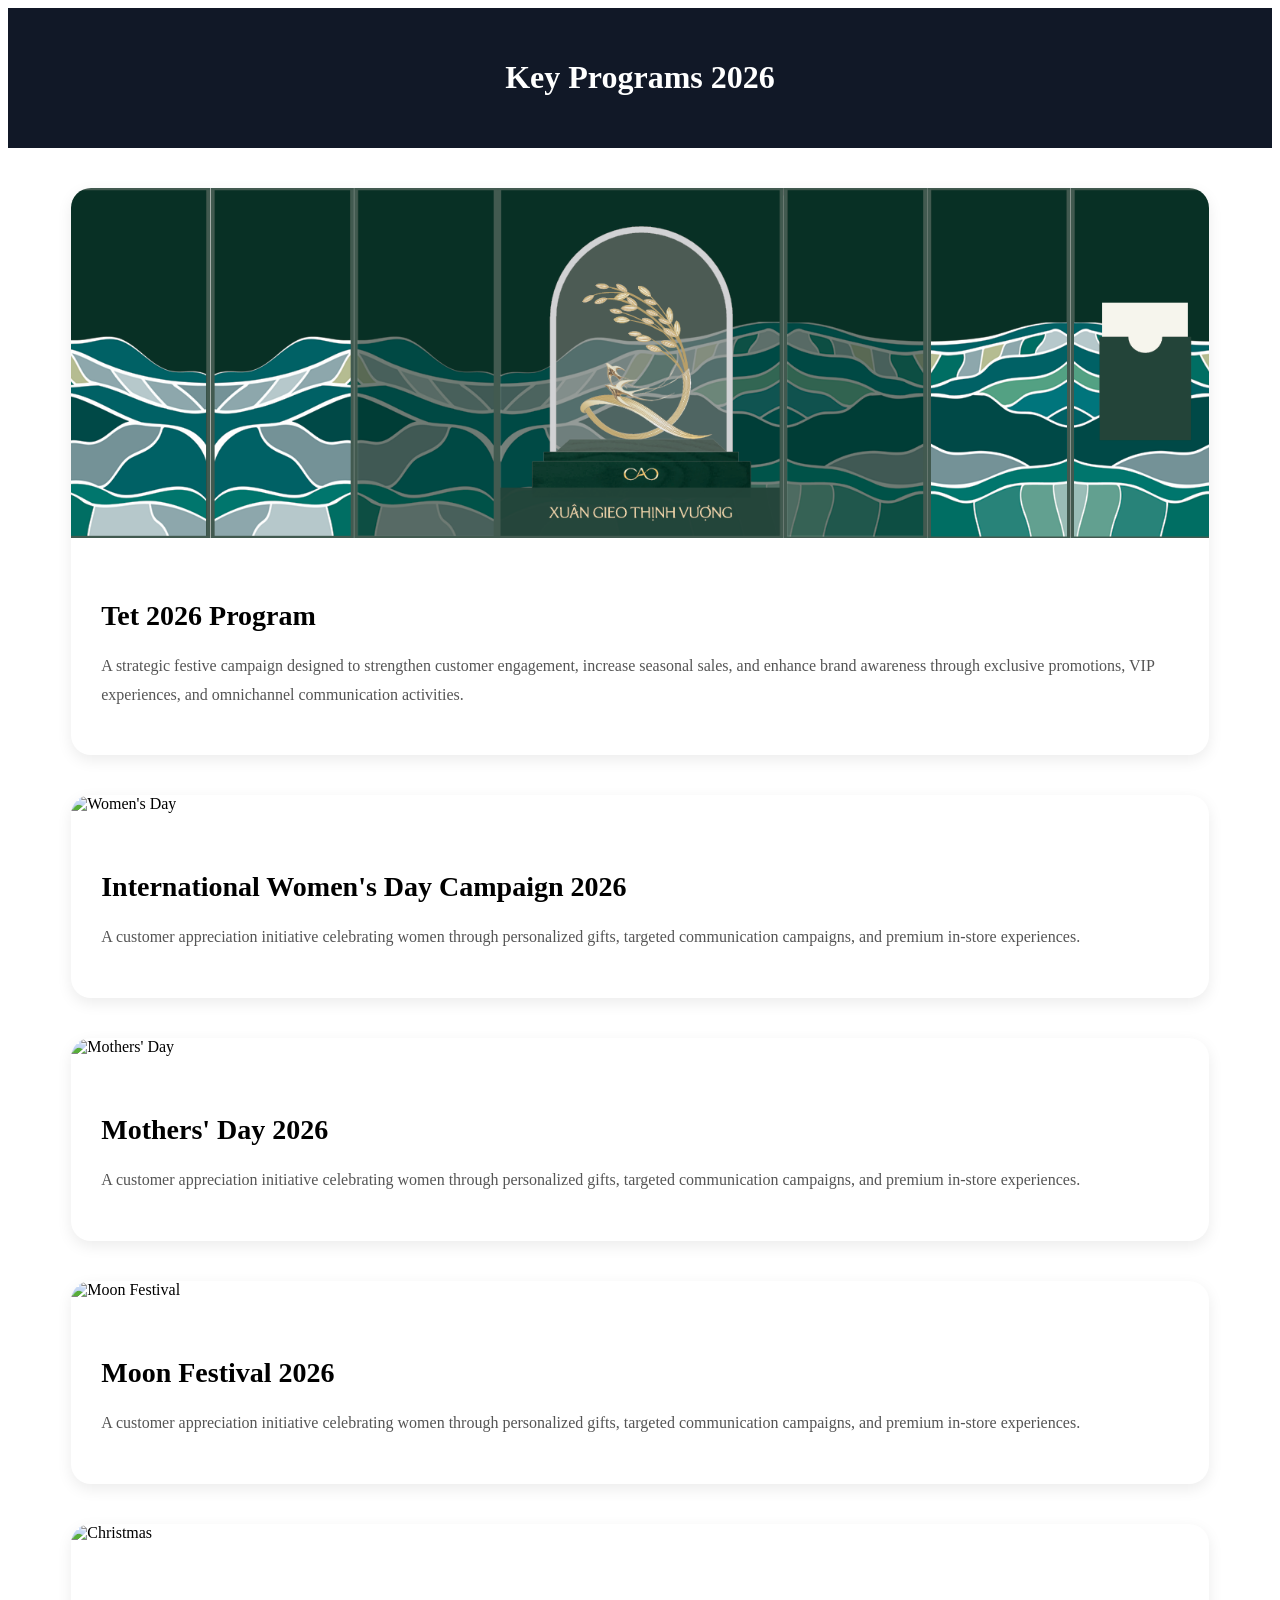
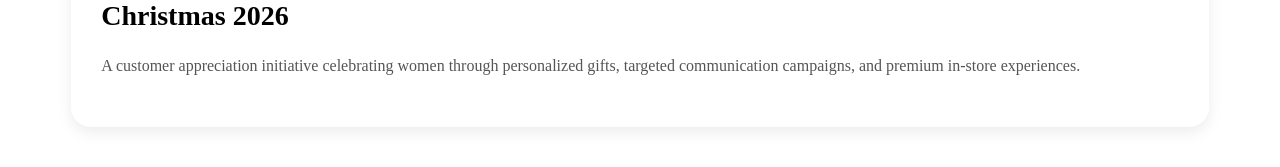
==== programs/2026/programs2026.html @ 2b80e8e2 "update key programs" ====
<!DOCTYPE html>
<html lang="en">
    <head>
        <meta charset="UTF-8" />
        <meta name="viewport" content="width=device-width, initial-scale=1.0"/>

        <title>Key Programs 2026</title>
        <style>
            header {
                background: #111827;
                color: white;
                padding: 30px;
                text-align: center;

                position: sticky;
                top: 0;
            }

            /* PROGRAMS */
            .program-card {
                background: white;
                border-radius: 20px;
                overflow: hidden;
                margin-bottom: 40px;
                box-shadow: 0 5px 15px rgba(0,0,0,0.08);

                margin: 40px auto;
                width: 90%;
            }

            .program-card img {
                width: 100%;
                height: 350px;
                object-fit: cover;
            }

            .program-content {
                padding: 30px;
            }

            .program-content h3 {
                margin-bottom: 20px;
                font-size: 28px;
            }

            .program-content p {
                color: #555;
                line-height: 1.8;
            }

        </style>
    </head>

    <body>
        <header>
            <h1>Key Programs 2026</h1>
        </header>

        <!-- PROGRAM 1 -->
        <a href="tet2026.html" style="text-decoration:none; color:inherit;">

            <div class="program-card">

                <img src="images/XGTV.png" alt="Tet Program">

                <div class="program-content">

                    <h3>Tet 2026 Program</h3>

                    <p>
                        A strategic festive campaign designed to strengthen customer engagement,
                        increase seasonal sales, and enhance brand awareness through exclusive
                        promotions, VIP experiences, and omnichannel communication activities.
                    </p>

                </div>
            </div>
        </a>

        <!-- PROGRAM 2 -->
        <a href="womensday2026.html" style="text-decoration:none; color:inherit;">

            <div class="program-card">

                <img src="https://images.unsplash.com/photo-1517841905240-472988babdf9?q=80&w=1200&auto=format&fit=crop" alt="Women's Day">

                <div class="program-content">

                    <h3>International Women's Day Campaign 2026</h3>

                    <p>
                        A customer appreciation initiative celebrating women through
                        personalized gifts, targeted communication campaigns,
                        and premium in-store experiences.
                    </p>

                </div>
            </div>
        </a>

        <!-- PROGRAM 3 -->
        <a href="mothersday2026.html" style="text-decoration:none; color:inherit;">

            <div class="program-card">

                <img src="https://images.unsplash.com/photo-1517841905240-472988babdf9?q=80&w=1200&auto=format&fit=crop" alt="Mothers' Day">

                <div class="program-content">

                    <h3>Mothers' Day 2026</h3>

                    <p>
                        A customer appreciation initiative celebrating women through
                        personalized gifts, targeted communication campaigns,
                        and premium in-store experiences.
                    </p>

                </div>
            </div>
        </a>

        <!-- PROGRAM 4 -->
        <a href="moonfestival2026.html" style="text-decoration:none; color:inherit;">

            <div class="program-card">

                <img src="https://images.unsplash.com/photo-1517841905240-472988babdf9?q=80&w=1200&auto=format&fit=crop" alt="Moon Festival">

                <div class="program-content">

                    <h3>Moon Festival 2026</h3>

                    <p>
                        A customer appreciation initiative celebrating women through
                        personalized gifts, targeted communication campaigns,
                        and premium in-store experiences.
                    </p>

                </div>
            </div>
        </a>

        <!-- PROGRAM 5 -->
        <a href="christmas2026.html" style="text-decoration:none; color:inherit;">

            <div class="program-card">

                <img src="https://images.unsplash.com/photo-1517841905240-472988babdf9?q=80&w=1200&auto=format&fit=crop" alt="Christmas">

                <div class="program-content">

                    <h3>Christmas 2026</h3>

                    <p>
                        A customer appreciation initiative celebrating women through
                        personalized gifts, targeted communication campaigns,
                        and premium in-store experiences.
                    </p>

                </div>
            </div>
        </a>

    </body>

</html>
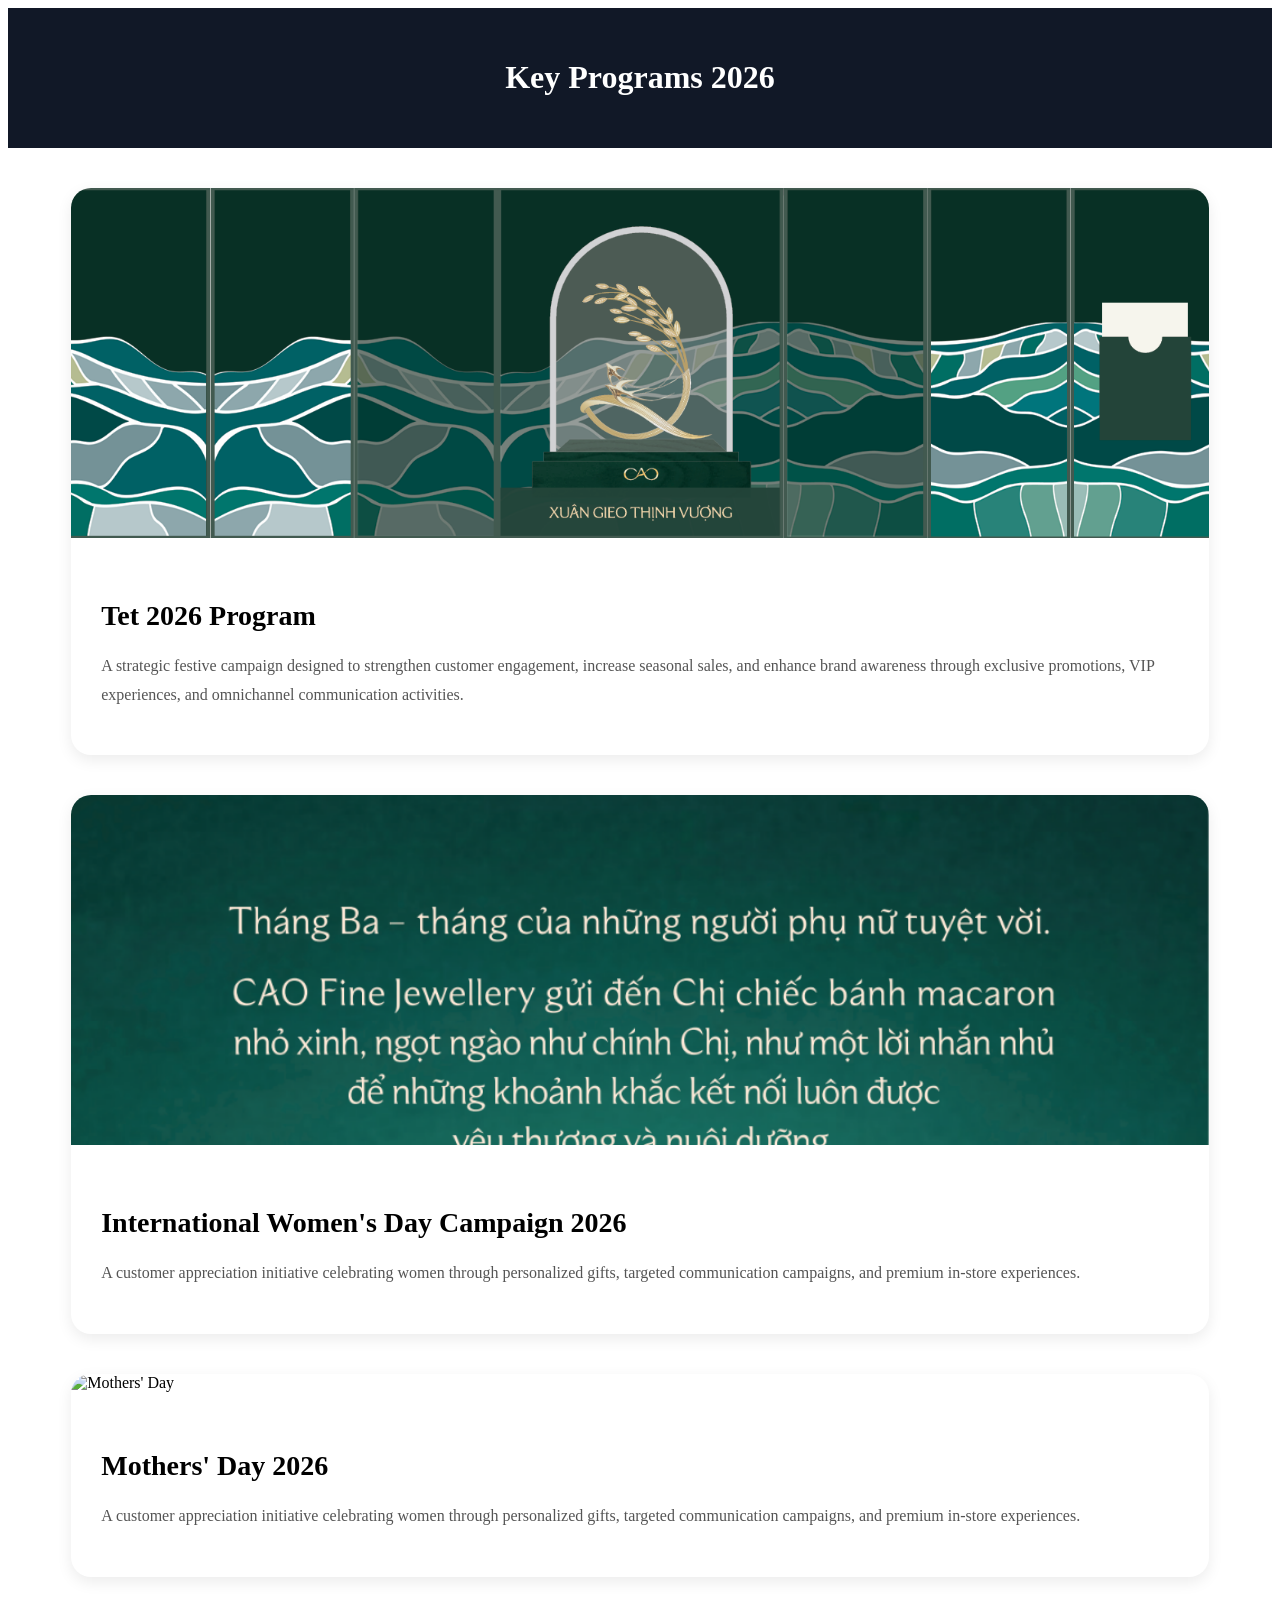
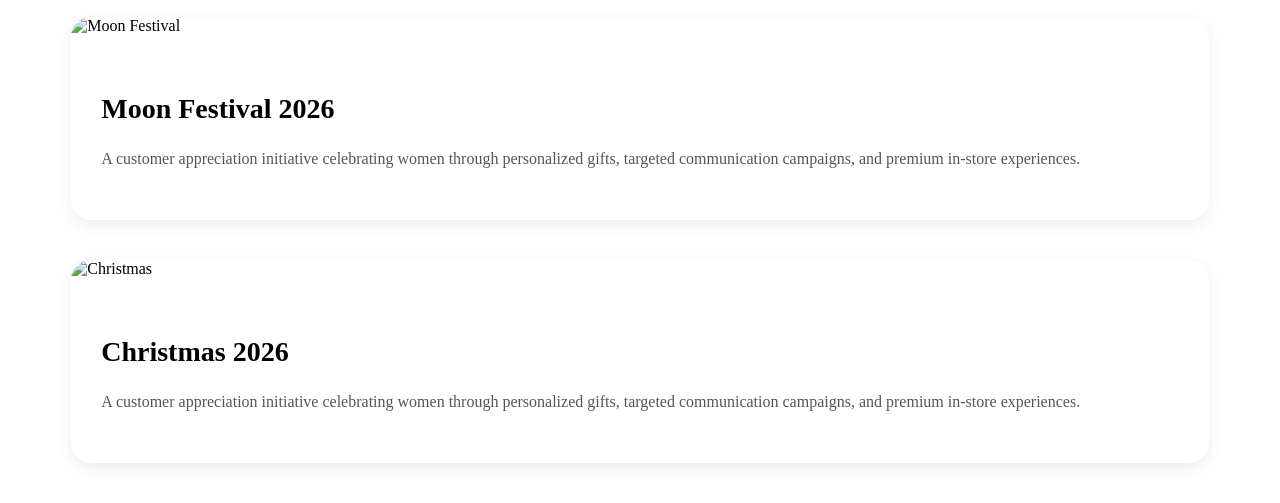
==== commit 87f64d10: "Add images" ====
--- a/programs/2026/programs2026.html
+++ b/programs/2026/programs2026.html
@@ -61,7 +61,7 @@
 
             <div class="program-card">
 
-                <img src="images/XGTV.png" alt="Tet Program">
+                <img src="images/tet2026/XGTV.png" alt="Tet Program">
 
                 <div class="program-content">
 
@@ -82,7 +82,7 @@
 
             <div class="program-card">
 
-                <img src="https://images.unsplash.com/photo-1517841905240-472988babdf9?q=80&w=1200&auto=format&fit=crop" alt="Women's Day">
+                <img src="images\womensday2026\macaron_combined.png" alt="Women's Day">
 
                 <div class="program-content">
 
